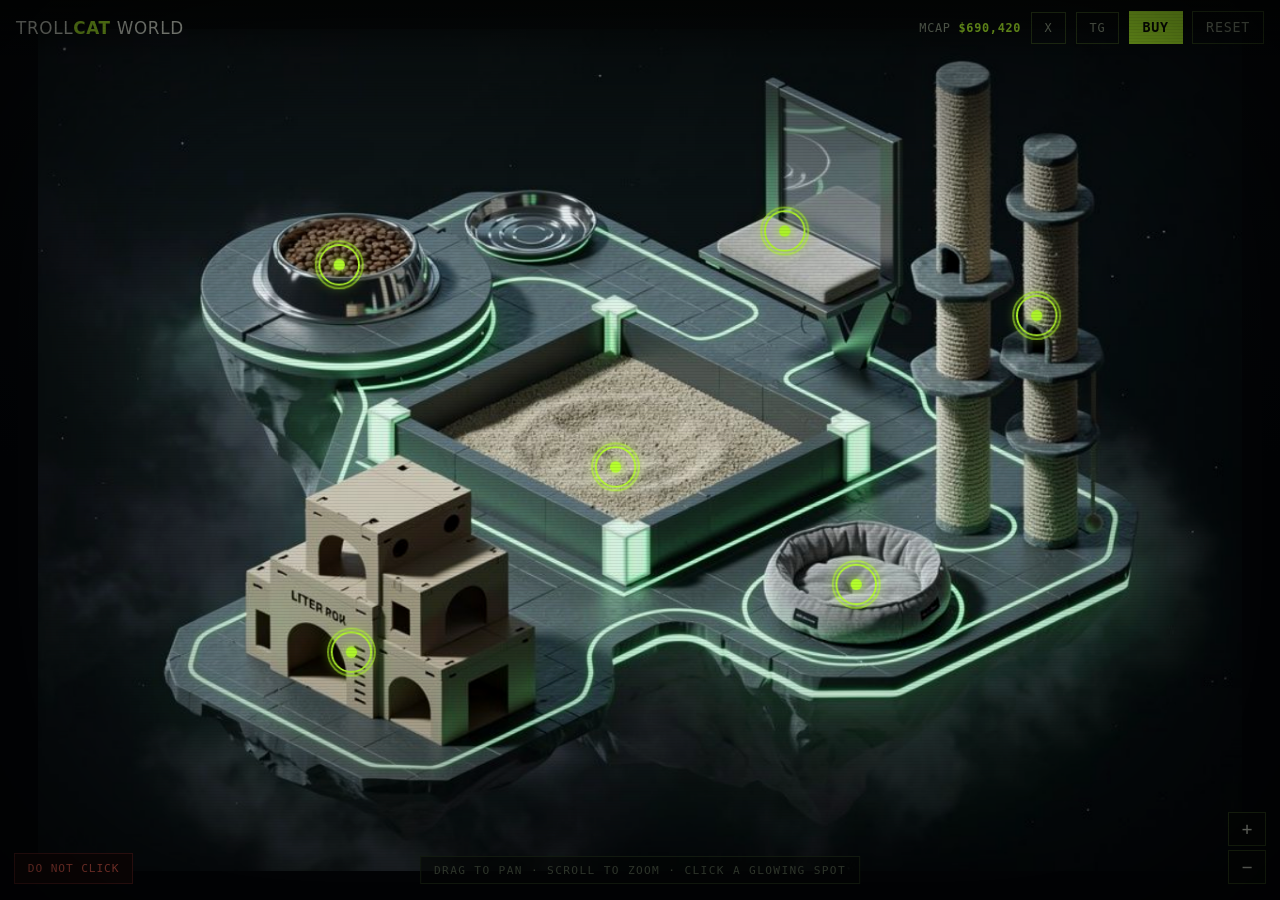
==== index.html @ ba48c7cc "Cache-bust the splash video (?v=2) so the new clip loads Co-Authored-By: Claude Opus 4.8 <noreply@an" ====
<!doctype html>
<html lang="en">
<head>
<meta charset="utf-8">
<meta name="viewport" content="width=device-width, initial-scale=1, viewport-fit=cover">
<title>TROLLCAT WORLD &mdash; u back bro?</title>
<meta name="description" content="Enter TROLLCAT WORLD: a clickable cat-world map on Robinhood Chain &mdash; buy/swap, the shitcoin Litterbox, meme lab &amp; more.">
<link rel="icon" type="image/svg+xml" href="/favicon.svg">
<link rel="apple-touch-icon" href="/favicon.svg">
<meta name="theme-color" content="#0a0d0b">
<meta property="og:title" content="TROLLCAT WORLD &mdash; u back bro?">
<meta property="og:description" content="Enter TROLLCAT WORLD: a clickable cat-world map on Robinhood Chain &mdash; buy/swap, the shitcoin Litterbox, meme lab &amp; more.">
<meta property="og:type" content="website">
<meta property="og:url" content="https://trollcatss.github.io/Cat/">
<meta property="og:image" content="https://trollcatss.github.io/Cat/assets/og.jpg">
<meta property="og:image:width" content="1536">
<meta property="og:image:height" content="864">
<meta name="twitter:card" content="summary_large_image">
<meta name="twitter:image" content="https://trollcatss.github.io/Cat/assets/og.jpg">
</head>
<body>

<style>
:root{
  --void:#05070a;--panel:#0b110d;--panel2:#0e150f;
  --bone:#eaf0e2;--fog:#93a089;--faint:#586552;
  --tox:#b6ff2e;--tox2:#82c11c;--tear:#bfeaff;--edge:#22301b;--edge2:#33481f;
  --up:#59e08a;--down:#ff5a4d;
  --mono:ui-monospace,"SF Mono","Cascadia Code","JetBrains Mono",Menlo,Consolas,monospace;
  --disp:"Archivo Black","Arial Black",Impact,system-ui,sans-serif;
}
*{box-sizing:border-box;margin:0;padding:0}
html,body{height:100%;overflow:hidden;background:radial-gradient(120% 90% at 50% 0%, #0a0f12, #04060a 70%);color:var(--bone);font-family:var(--mono)}
button{font-family:var(--mono);cursor:pointer;color:inherit;background:none;border:none}
a{color:inherit;text-decoration:none}
::selection{background:var(--tox);color:#0a0a0a}
:focus-visible{outline:2px solid var(--tox);outline-offset:2px}
.scan{position:fixed;inset:0;z-index:900;pointer-events:none;background:repeating-linear-gradient(to bottom,rgba(0,0,0,0) 0 2px,rgba(0,0,0,.13) 2px 3px);mix-blend-mode:multiply;opacity:.5}
.vig{position:fixed;inset:0;z-index:899;pointer-events:none;box-shadow:inset 0 0 240px 60px rgba(0,0,0,.8)}

#stage{position:fixed;inset:0;overflow:hidden;cursor:grab;touch-action:none}
#stage.drag{cursor:grabbing}
#cam{position:absolute;top:0;left:0;transform-origin:0 0;will-change:transform}
#island{position:relative;width:1280px;height:896px;animation:float 7s ease-in-out infinite}
#island img{width:1280px;height:896px;display:block;filter:contrast(1.04) saturate(1.05)}
@keyframes float{50%{transform:translateY(-10px)}}

.hot{position:absolute;transform:translate(-50%,-50%);z-index:5;width:44px;height:44px}
.hot .ring{position:absolute;inset:0;border-radius:50%;border:2px solid var(--tox);box-shadow:0 0 14px rgba(182,255,46,.5)}
.hot .ring::after{content:"";position:absolute;inset:-6px;border-radius:50%;border:2px solid var(--tox);opacity:.6;animation:ping 2s ease-out infinite}
@keyframes ping{0%{transform:scale(.7);opacity:.7}100%{transform:scale(1.9);opacity:0}}
.hot .pin{position:absolute;left:50%;top:50%;width:12px;height:12px;border-radius:50%;background:var(--tox);transform:translate(-50%,-50%);box-shadow:0 0 12px var(--tox)}
.hot .lbl{position:absolute;left:50%;bottom:130%;transform:translateX(-50%);white-space:nowrap;background:rgba(8,12,9,.92);border:1px solid var(--tox2);padding:.4rem .6rem;opacity:0;transition:opacity .18s,transform .18s;pointer-events:none;text-align:center}
.hot:hover{z-index:8}
.hot:hover .lbl{opacity:1;transform:translateX(-50%) translateY(-4px)}
.hot:hover .ring{background:rgba(182,255,46,.14)}
.hot .lbl b{display:block;font-family:var(--disp);font-size:.74rem;letter-spacing:.03em;color:var(--tox);text-transform:uppercase}
.hot .lbl i{font-style:normal;font-size:.66rem;color:var(--fog);letter-spacing:.05em}
.hot .lbl::after{content:"";position:absolute;left:50%;top:100%;transform:translateX(-50%);border:6px solid transparent;border-top-color:var(--tox2)}

/* HUD */
.hud{position:fixed;top:0;left:0;right:0;z-index:700;display:flex;align-items:center;justify-content:space-between;gap:1rem;
  padding:.7rem 1rem;background:linear-gradient(180deg,rgba(6,9,7,.82),transparent);pointer-events:none}
.hud>*{pointer-events:auto}
.hud .title{font-family:var(--disp);letter-spacing:.04em;font-size:1.05rem;text-transform:uppercase}
.hud .title b{color:var(--tox)}
.hud .right{display:flex;align-items:center;gap:.6rem;font-size:.74rem}
.hud .mc{font-family:var(--mono);color:var(--fog);letter-spacing:.06em}
.hud .mc b{color:var(--tox);font-variant-numeric:tabular-nums}
.hud .hbtn{padding:.5rem .8rem;border:1px solid var(--edge2);letter-spacing:.06em;text-transform:uppercase;color:var(--fog)}
.hud .hbtn:hover{border-color:var(--tox2);color:var(--bone)}
.hud .hbtn.buy{background:var(--tox);color:#0a0d06;font-weight:700;border-color:var(--tox)}
@media(max-width:620px){.hud .mc,.hud .hbtn.soc{display:none}}

.hint{position:fixed;left:50%;bottom:16px;transform:translateX(-50%);z-index:700;font-size:.7rem;letter-spacing:.12em;
  text-transform:uppercase;color:var(--faint);background:rgba(6,9,7,.6);padding:.4rem .8rem;border:1px solid var(--edge)}

/* zoom controls */
.zoom{position:fixed;right:14px;bottom:16px;z-index:700;display:flex;flex-direction:column;gap:4px}
.zoom button{width:38px;height:34px;border:1px solid var(--edge2);background:rgba(8,12,9,.8);font-size:1.1rem;color:var(--bone)}
.zoom button:hover{border-color:var(--tox2);background:rgba(182,255,46,.1)}

/* PANEL */
.scrim{position:fixed;inset:0;z-index:800;background:rgba(3,5,4,.86);backdrop-filter:blur(3px);opacity:0;pointer-events:none;transition:opacity .3s}
.scrim.open{opacity:1;pointer-events:auto}
.panel{position:fixed;z-index:801;left:50%;top:50%;transform:translate(-50%,-46%) scale(.97);opacity:0;pointer-events:none;
  width:min(560px,94vw);max-height:86vh;overflow:hidden;display:flex;flex-direction:column;
  background:#0b110d;border:1px solid var(--tox2);box-shadow:0 30px 80px -20px #000,0 0 30px -10px rgba(182,255,46,.2);transition:opacity .3s,transform .3s}
.panel.open{opacity:1;pointer-events:auto;transform:translate(-50%,-50%) scale(1)}
.panel .ph{display:flex;align-items:center;justify-content:space-between;gap:1rem;padding:.9rem 1.1rem;border-bottom:1px solid var(--edge2);
  background:linear-gradient(180deg,#16240f,#0e1a0b)}
.panel .ph .pt{font-family:var(--disp);text-transform:uppercase;font-size:.95rem;letter-spacing:.03em}
.panel .ph .pt i{font-style:normal;color:var(--tox)}
.panel .ph .pt small{display:block;font-family:var(--mono);font-weight:400;font-size:.66rem;color:var(--fog);letter-spacing:.08em;margin-top:2px}
.panel .px{width:26px;height:24px;border:1px solid var(--edge2);color:var(--fog);font-size:.9rem}
.panel .px:hover{background:#3a1414;color:#ff6a5a;border-color:#5a2020}
.pbody{padding:1.1rem 1.2rem 1.3rem;overflow:auto;line-height:1.7;font-size:.86rem;color:var(--fog)}
.pbody h4{font-family:var(--mono);color:var(--tox);font-size:.74rem;letter-spacing:.1em;text-transform:uppercase;margin:.2rem 0 .7rem}
.pbody b{color:var(--bone)}
.pbody p{margin:.5rem 0}
.pbody .scr{color:var(--tear);font-style:italic}
.pbody ol{margin:.4rem 0 .4rem 1.1rem}.pbody li{margin:.35rem 0}
.big{display:inline-block;margin-top:.7rem;padding:.65rem 1.1rem;background:var(--tox);color:#0a0d06;font-weight:700;font-size:.8rem;
  letter-spacing:.06em;text-transform:uppercase;clip-path:polygon(0 0,100% 0,100% 72%,94% 100%,0 100%);transition:box-shadow .2s,transform .1s}
.big:hover{box-shadow:0 0 22px rgba(182,255,46,.5);transform:translateY(-1px)}
.big.ghost{background:transparent;color:var(--bone);border:1px solid var(--edge2);clip-path:none}
/* swap */
.swap{border:1px solid var(--edge2);background:#0a0f0a}
.swap .leg{display:flex;align-items:center;justify-content:space-between;gap:.6rem;padding:.8rem .9rem}
.swap .leg+.leg{border-top:1px solid var(--edge)}
.swap .leg input{width:60%;background:none;border:none;color:var(--bone);font-family:var(--disp);font-size:1.3rem;outline:none}
.swap .leg .tok{display:flex;align-items:center;gap:.4rem;font-family:var(--mono);font-size:.8rem;color:var(--bone);border:1px solid var(--edge2);padding:.35rem .6rem}
.swap .leg .tok.us{color:var(--tox);border-color:var(--tox2)}
.swap .arrow{text-align:center;color:var(--tox);font-size:.9rem;margin:-.2rem 0}
.sec{border:1px solid var(--edge2);background:#0a0f0a;margin:.7rem 0}
.sec .sh{display:flex;align-items:center;justify-content:space-between;gap:.6rem;padding:.5rem .7rem;border-bottom:1px solid var(--edge)}
.sec .sh .t{font-family:var(--mono);font-size:.68rem;letter-spacing:.1em;text-transform:uppercase;color:var(--fog)}
.badge{display:inline-flex;align-items:center;gap:.35rem;font-family:var(--mono);font-size:.64rem;letter-spacing:.03em;color:var(--up);border:1px solid #244a2e;background:#0c160f;padding:.22rem .45rem;border-radius:3px}
.badge svg{width:12px;height:14px;flex:none}.badge b{color:var(--bone)}
.sec .rows{display:grid;grid-template-columns:1fr 1fr;gap:1px;background:var(--edge)}
.sec .cell{background:#0a0f0a;padding:.5rem .7rem;display:flex;justify-content:space-between;align-items:center;gap:.5rem}
.sec .cell .k{font-family:var(--mono);font-size:.66rem;color:var(--fog);letter-spacing:.03em}
.sec .cell .v{font-family:var(--mono);font-size:.74rem;font-weight:700}
.sec .cell .v.ok{color:var(--up)}.sec .cell .v.bad{color:var(--down)}
.sec .verdict{padding:.5rem .7rem;font-family:var(--mono);font-size:.7rem;letter-spacing:.08em;text-transform:uppercase;color:var(--up);border-top:1px solid var(--edge)}
.wisdom{border:1px solid var(--edge2);background:#0a0f0a;padding:1rem;min-height:4rem;display:flex;align-items:center;justify-content:center;text-align:center;color:var(--tear);font-style:italic}
.tline b{color:var(--tox)}
.dim{color:var(--faint);font-size:.72rem;line-height:1.6}
.socs{display:flex;gap:.6rem;flex-wrap:wrap;margin-top:.6rem}
.troll-tear{position:fixed;z-index:8000;pointer-events:none;font-size:17px;animation:tfall 1.3s ease-in forwards}
@keyframes tfall{to{opacity:0;transform:translateY(90px)}}
#dnc{position:fixed;left:14px;bottom:16px;z-index:700;padding:.5rem .8rem;border:1px solid #5a2020;background:#160a0a;color:#ff6a5a;font-family:var(--mono);font-size:.7rem;letter-spacing:.08em;text-transform:uppercase;cursor:pointer;animation:dncp 1.4s infinite}
@keyframes dncp{50%{box-shadow:0 0 14px rgba(255,90,77,.45)}}
#umad{position:fixed;inset:0;z-index:8500;display:flex;align-items:center;justify-content:center;pointer-events:none;opacity:0}
#umad.on{animation:umad 1.5s ease-out}
#umad b{font-family:var(--disp);font-size:clamp(3rem,14vw,10rem);color:var(--tox);text-shadow:0 0 40px rgba(182,255,46,.6);transform:skewX(-8deg);text-transform:uppercase}
@keyframes umad{0%{opacity:0;transform:scale(.7)}18%{opacity:1;transform:scale(1.06)}82%{opacity:1}100%{opacity:0}}
body.trollmode #cam{animation:tmode .5s steps(2) infinite}
@keyframes tmode{50%{filter:hue-rotate(50deg) contrast(1.12) saturate(1.3)}}
.heckle2{position:fixed;right:14px;bottom:128px;z-index:700;background:#0b0f0a;border:1px solid var(--tox2);color:var(--tear);font-family:var(--mono);font-style:italic;font-size:.72rem;padding:.4rem .6rem;opacity:0;transition:opacity .3s;pointer-events:none}
.heckle2.on{opacity:1}
#splash{position:fixed;inset:0;z-index:9000;background:#04060a;display:flex;align-items:center;justify-content:center;transition:opacity .7s}
#splash.gone{opacity:0;pointer-events:none}
#splashvid{width:100%;height:100%;object-fit:cover;background:#04060a}
#skip{position:fixed;right:18px;bottom:18px;z-index:9001;font-family:var(--mono);font-size:.74rem;letter-spacing:.1em;text-transform:uppercase;color:var(--fog);background:rgba(8,12,9,.6);border:1px solid var(--edge2);padding:.5rem .85rem;cursor:pointer}
#skip:hover{color:var(--bone);border-color:var(--tox2)}
.rollpoop{position:absolute;width:36px;height:36px;margin:-18px 0 0 -18px;z-index:4;pointer-events:none;filter:drop-shadow(0 3px 3px rgba(0,0,0,.4));animation:roll 3.6s cubic-bezier(.5,0,.9,1) forwards}
.rollpoop svg{width:100%;height:auto;display:block}
@keyframes roll{0%{opacity:0;transform:rotate(0) scale(.55)}12%{opacity:1;transform:translate(6px,6px) rotate(70deg) scale(1)}100%{opacity:0;transform:translate(74px,210px) rotate(820deg) scale(.95)}}
@media(prefers-reduced-motion:reduce){*{animation:none!important}}
</style>

<div class="scan"></div><div class="vig"></div>

<div id="splash"><video id="splashvid" src="assets/splash.mp4?v=2" muted autoplay playsinline preload="auto"></video><button id="skip" type="button">Skip &raquo;</button></div>

<div id="stage">
  <div id="cam">
    <div id="island">
      <img src="[data-uri]" alt="TROLLCAT World map" draggable="false">
      <button class="hot" data-loc="foodbowl" style="left:25%;top:28%"><span class="ring"></span><span class="pin"></span><span class="lbl"><b>The Food Bowl</b><i>buy / swap $TROLLCAT</i></span></button>
      <button class="hot" data-loc="perch" style="left:62%;top:24%"><span class="ring"></span><span class="pin"></span><span class="lbl"><b>The Window Perch</b><i>chart</i></span></button>
      <button class="hot" data-loc="posts" style="left:83%;top:34%"><span class="ring"></span><span class="pin"></span><span class="lbl"><b>Scratching Posts</b><i>meme lab</i></span></button>
      <button class="hot" data-loc="litterbox" style="left:48%;top:52%"><span class="ring"></span><span class="pin"></span><span class="lbl"><b>The Litterbox</b><i>shitcoin rankings</i></span></button>
      <button class="hot" data-loc="bed" style="left:68%;top:66%"><span class="ring"></span><span class="pin"></span><span class="lbl"><b>The Bed</b><i>holders lounge</i></span></button>
      <button class="hot" data-loc="fort" style="left:26%;top:74%"><span class="ring"></span><span class="pin"></span><span class="lbl"><b>The Box Fort</b><i>lore</i></span></button>
    </div>
  </div>
</div>

<div class="hud">
  <div class="title">TROLL<b>CAT</b> WORLD</div>
  <div class="right">
    <span class="mc">MCAP <b id="mcap">$690,420</b></span>
    <a class="hbtn soc" href="#" data-soc="x">X</a>
    <a class="hbtn soc" href="#" data-soc="tg">TG</a>
    <button class="hbtn buy" data-loc="foodbowl">BUY</button>
    <button class="hbtn" id="reset">Reset</button>
  </div>
</div>
<div class="hint">drag to pan &middot; scroll to zoom &middot; click a glowing spot</div>
<div class="zoom"><button id="zin">+</button><button id="zout">&minus;</button></div>

<div class="scrim" id="scrim"></div>
<div class="panel" id="panel">
  <div class="ph"><div class="pt" id="ptitle">TITLE</div><button class="px" id="pclose">&times;</button></div>
  <div class="pbody" id="pbody"></div>
</div>

<div hidden id="tpls">
  <div data-t="foodbowl" data-title="The Food Bowl|feed the cat // buy $TROLLCAT">
    <h4>Swap on Robinhood Chain</h4>
    <div class="swap">
      <div class="leg"><input id="payin" type="text" value="0.1" inputmode="decimal"><span class="tok">ETH</span></div>
      <div class="arrow">&#8595;</div>
      <div class="leg"><input id="getout" type="text" value="0" readonly><span class="tok us">$TROLLCAT</span></div>
    </div>
    <p class="dim">rate is illustrative &middot; Robinhood Chain (ID 4663) &middot; routes through Uniswap</p>
    <div class="sec">
      <div class="sh"><span class="t">Security check &middot; $TROLLCAT</span><span class="badge"><svg viewBox="0 0 24 28"><path d="M12 1 L22 5 V13 C22 20 17 25 12 27 C7 25 2 20 2 13 V5 Z" fill="#0c160f" stroke="#59e08a" stroke-width="1.6"/><path d="M7 14 l3.5 3.5 L17 9" fill="none" stroke="#59e08a" stroke-width="2.2" stroke-linecap="round" stroke-linejoin="round"/></svg>Secured by <b>GoPlus</b></span></div>
      <div class="rows">
        <div class="cell"><span class="k">Buy tax</span><span class="v ok">0%</span></div>
        <div class="cell"><span class="k">Sell tax</span><span class="v ok">0%</span></div>
        <div class="cell"><span class="k">Honeypot</span><span class="v ok">No</span></div>
        <div class="cell"><span class="k">Open source</span><span class="v ok">Yes</span></div>
      </div>
      <div class="verdict">&#10003; Safe to swap</div>
    </div>
    <p class="dim">GoPlus Security simulates buy/sell tax &amp; honeypot <b>before</b> you swap, on Robinhood Chain (ID 4663). These values populate live from GoPlus at launch &mdash; red flags block the swap.</p>
    <button class="big" data-soc="uniswap">Swap on Uniswap</button>
    <p style="margin-top:.9rem"><b>New here?</b> Get Robinhood Wallet (or MetaMask + chain 4663), bridge ETH, then swap. <span class="scr">u back bro?</span></p>
  </div>
  <div data-t="litterbox" data-title="The Litterbox|robinhood chain rankings">
    <h4>The chain's finest, ranked as what they are</h4>
    <p>Every token on Robinhood Chain, ranked by <b>24h volume</b> and rendered as trollturds in the box. Pulled <b>live from the DexScreener API</b> &mdash; real projects, real PFPs, gold crown for #1, flies on the rug-pulls.</p>
    <p class="dim">$TROLLCAT sits on the rim, judging. the freshest drop on the chain.</p>
    <a class="big" href="litterbox.html" target="_blank" rel="noopener">Enter the Litterbox &rarr;</a>
  </div>
  <div data-t="perch" data-title="The Window Perch|watch the birds // chart">
    <h4>Watch the candles like a cat watches birds</h4>
    <div class="wisdom" style="min-height:120px">[ live chart connects on launch ]</div>
    <p class="dim">wire to the DexScreener chart for Robinhood Chain ($TROLLCAT pair).</p>
    <a class="big" href="#" data-soc="chart">Open DexScreener</a>
  </div>
  <div data-t="posts" data-title="Scratching Posts|shred the FUD // meme lab">
    <h4>Troll wisdom generator</h4>
    <div class="wisdom" id="wis">click GENERATE...</div>
    <button class="big" id="genw">Generate</button>
    <p class="dim">certified 100% financially useless.</p>
  </div>
  <div data-t="bed" data-title="The Bed|holders' lounge // community">
    <h4>Curl up with the litter</h4>
    <p>Where the holders nap between pumps. Bring copium, share tears, spread the grin.</p>
    <p class="scr">"u back bro?"</p>
    <div class="socs"><a class="big" href="#" data-soc="x">Follow on X</a><a class="big ghost" href="#" data-soc="tg">Telegram</a></div>
  </div>
  <div data-t="fort" data-title="The Box Fort|if it fits i sits // lore">
    <h4>Where the grin comes from</h4>
    <p class="tline"><b>2008</b> &mdash; Trollface born (Whynne, MS Paint, 4chan). "u mad bro?"</p>
    <p class="tline"><b>2014</b> &mdash; the Crying Cat appears. the face of online despair.</p>
    <p class="tline"><b>2023</b> &mdash; crying cat goes viral on TikTok.</p>
    <p class="tline"><b>2026</b> &mdash; grin meets tears: <b>TROLLCAT</b>. the troll that felt something.</p>
    <p class="dim">original character &amp; art. homage, not a copy.</p>
  </div>
</div>

<script>
(function(){
  var $=function(s,r){return (r||document).querySelector(s);};
  var stage=$('#stage'), cam=$('#cam');
  var MAPW=1280, MAPH=896, vw=innerWidth, vh=innerHeight;
  var st={s:1,x:0,y:0}, MINF=0.7, MAXF=4;

  function fitScale(){ return Math.min(vw/MAPW, vh/MAPH); }
  function apply(anim){ cam.style.transition=anim?'transform .8s cubic-bezier(.34,0,.2,1)':'none';
    cam.style.transform='translate('+st.x+'px,'+st.y+'px) scale('+st.s+')'; }
  function home(anim){ vw=innerWidth; vh=innerHeight; st.s=fitScale()*0.94; st.x=(vw-MAPW*st.s)/2; st.y=(vh-MAPH*st.s)/2; apply(anim); }
  function clampS(s){ var f=fitScale(); return Math.max(f*MINF, Math.min(f*MAXF, s)); }
  function flyTo(fx,fy){ vw=innerWidth; vh=innerHeight; st.s=clampS(fitScale()*1.9);
    st.x=vw/2 - fx*MAPW*st.s; st.y=vh*0.44 - fy*MAPH*st.s; apply(true); }

  // drag pan
  var dragging=false, moved=false, sx, sy, ox, oy;
  stage.addEventListener('pointerdown',function(e){ if(e.target.closest('.hot')) return; dragging=true; moved=false;
    sx=e.clientX; sy=e.clientY; ox=st.x; oy=st.y; stage.classList.add('drag'); stage.setPointerCapture(e.pointerId); });
  stage.addEventListener('pointermove',function(e){ if(!dragging) return; var dx=e.clientX-sx, dy=e.clientY-sy;
    if(Math.abs(dx)+Math.abs(dy)>4) moved=true; st.x=ox+dx; st.y=oy+dy; apply(false); });
  stage.addEventListener('pointerup',function(e){ dragging=false; stage.classList.remove('drag'); });
  stage.addEventListener('pointercancel',function(){ dragging=false; stage.classList.remove('drag'); });

  // wheel zoom around cursor
  stage.addEventListener('wheel',function(e){ e.preventDefault(); var f=e.deltaY<0?1.12:0.89; var ns=clampS(st.s*f);
    var cx=e.clientX, cy=e.clientY; st.x=cx-(cx-st.x)*(ns/st.s); st.y=cy-(cy-st.y)*(ns/st.s); st.s=ns; apply(false); },{passive:false});
  $('#zin').addEventListener('click',function(){ var ns=clampS(st.s*1.25); st.x=vw/2-(vw/2-st.x)*(ns/st.s); st.y=vh/2-(vh/2-st.y)*(ns/st.s); st.s=ns; apply(true); });
  $('#zout').addEventListener('click',function(){ var ns=clampS(st.s*0.8); st.x=vw/2-(vw/2-st.x)*(ns/st.s); st.y=vh/2-(vh/2-st.y)*(ns/st.s); st.s=ns; apply(true); });
  $('#reset').addEventListener('click',function(){ closePanel(); home(true); });
  window.addEventListener('resize',function(){ home(false); });

  // hotspots -> fly + open
  [].forEach.call(document.querySelectorAll('.hot'),function(h){
    h.addEventListener('click',function(e){ e.stopPropagation(); var loc=h.dataset.loc;
      var fx=parseFloat(h.style.left)/100, fy=parseFloat(h.style.top)/100;
      flyTo(fx,fy); setTimeout(function(){ openPanel(loc); }, 640); });
  });

  // panels
  var scrim=$('#scrim'), panel=$('#panel'), ptitle=$('#ptitle'), pbody=$('#pbody');
  function openPanel(id){ var tpl=document.querySelector('#tpls [data-t="'+id+'"]'); if(!tpl) return;
    var parts=(tpl.getAttribute('data-title')||'|').split('|');
    ptitle.innerHTML='<i>'+parts[0]+'</i>'+(parts[1]?'<small>'+parts[1]+'</small>':'');
    pbody.innerHTML=tpl.innerHTML; scrim.classList.add('open'); panel.classList.add('open'); bindPanel(id); }
  function closePanel(){ scrim.classList.remove('open'); panel.classList.remove('open'); }
  $('#pclose').addEventListener('click',function(){ closePanel(); home(true); });
  scrim.addEventListener('click',function(){ closePanel(); home(true); });

  var wisdom=['u back bro?','the chart is red but so are my eyes.','it grins so it doesnt have to explain the tears.',
    'we are the cat that felt something.','hold the line. pet the cat.','every dip is a chance to cry together.',
    'problem? no. i just miss the old internet.','still here. still grinning. still bro.','2008 core.','wen moon? wen healing?'];
  function bindPanel(id){
    if(id==='foodbowl'){ var pin=$('#payin'), out=$('#getout'); var calc=function(){ var v=parseFloat((pin.value||'0').replace(/[^0-9.]/g,''))||0; out.value=Math.round(v*4200000).toLocaleString(); }; pin.addEventListener('input',calc); calc(); }
    if(id==='posts'){ var w=$('#wis'); $('#genw').addEventListener('click',function(){ w.textContent='"'+wisdom[Math.floor(Math.random()*wisdom.length)]+'"'; }); }
  }
  document.addEventListener('click',function(e){ var s=e.target.closest('[data-soc]'); if(s){ e.preventDefault(); flash('link not wired yet // drop in your real URL'); } });
  function flash(m){ var f=document.createElement('div'); f.textContent=m; f.style.cssText='position:fixed;left:50%;bottom:70px;transform:translateX(-50%);z-index:850;background:#0c120c;border:1px solid var(--tox2);color:#bfeaff;padding:.6rem .9rem;font-family:var(--mono);font-size:.78rem'; document.body.appendChild(f); setTimeout(function(){ f.style.transition='opacity .4s'; f.style.opacity='0'; },1400); setTimeout(function(){ f.remove(); },1900); }

  // mcap tick
  var mc=690420, mcEl=$('#mcap'); setInterval(function(){ mc+=(Math.random()-0.42)*500; if(mc<50000)mc=50000; mcEl.textContent='$'+Math.floor(mc).toLocaleString(); },1500);

  home(false);
})();
</script>
<script>
(function(){
  var RM=matchMedia('(prefers-reduced-motion: reduce)').matches;
  function tear(x,y){ var t=document.createElement('div'); t.className='troll-tear'; t.textContent='\\uD83D\\uDCA7'; t.style.left=(x-6)+'px'; t.style.top=(y-6)+'px'; document.body.appendChild(t); setTimeout(function(){t.remove();},1300); }
  var lastT=0;
  if(!RM) document.addEventListener('mousemove',function(e){ var n=Date.now(); if(n-lastT<130) return; lastT=n; if(Math.random()>0.72) tear(e.clientX,e.clientY); });
  function burst(n){ for(var i=0;i<n;i++){ (function(d){ setTimeout(function(){ tear(Math.random()*innerWidth,-10); },d); })(i*35); } }
  var um=document.createElement('div'); um.id='umad'; um.innerHTML='<b>U MAD?</b>'; document.body.appendChild(um);
  function umad(t){ um.firstChild.textContent=t; um.classList.remove('on'); void um.offsetWidth; um.classList.add('on'); }
  var dnc=document.createElement('button'); dnc.id='dnc'; dnc.type='button'; dnc.textContent='DO NOT CLICK'; document.body.appendChild(dnc);
  var k=0; dnc.addEventListener('click',function(){ k++; umad(k%3===0?'GOT EM':(k%2?'PROBLEM?':'U MAD?')); burst(22); });
  var hk=document.createElement('div'); hk.className='heckle2'; document.body.appendChild(hk);
  var lines=['u back bro?','problem?','wen moon','still crying','ranked em all','u mad?','2008 core','pet the cat','trust me bro'];
  setInterval(function(){ if(document.querySelector('.panel.open')) return; hk.textContent=lines[Math.floor(Math.random()*lines.length)]; hk.classList.add('on'); setTimeout(function(){ hk.classList.remove('on'); },2600); }, 9000);
  var seq=[38,38,40,40,37,39,37,39,66,65], p=0;
  document.addEventListener('keydown',function(e){ if(e.keyCode===seq[p]){ if(++p===seq.length){ p=0; document.body.classList.toggle('trollmode'); umad('TROLL MODE'); burst(50); } } else { p=(e.keyCode===38)?1:0; } });
})();
</script>
<script>
(function(){
  var island=document.getElementById('island'); if(!island) return;
  var POOP='<svg viewBox="0 0 64 60" xmlns="http://www.w3.org/2000/svg"><ellipse cx="32" cy="56" rx="20" ry="3.5" fill="#00000040"/><path d="M32 8 C40 8 45 14 44 20 C52 20 58 26 56 33 C60 36 62 42 58 47 C60 52 55 58 46 58 L18 58 C9 58 4 52 6 47 C2 42 4 36 8 33 C6 26 12 20 20 20 C19 14 24 8 32 8 Z" fill="#6b4a2a" stroke="#3f2a16" stroke-width="2"/><ellipse cx="25" cy="34" rx="6" ry="6.5" fill="#f4efe6"/><ellipse cx="40" cy="34" rx="6" ry="6.5" fill="#f4efe6"/><circle cx="26" cy="35" r="2.4" fill="#141210"/><circle cx="39" cy="35" r="2.4" fill="#141210"/><path d="M22 44 Q32 52 43 44" fill="none" stroke="#141210" stroke-width="2" stroke-linecap="round"/></svg>';
  function drop(){ if(document.hidden) return; var p=document.createElement('div'); p.className='rollpoop'; p.style.left='47%'; p.style.top='49%'; p.innerHTML=POOP; island.appendChild(p); setTimeout(function(){ p.remove(); }, 3800); }
  setTimeout(drop, 1400); setInterval(drop, 2800);
})();
</script>
<script>
(function(){
  var sp=document.getElementById('splash'), v=document.getElementById('splashvid'), done=false;
  function end(){ if(done)return; done=true; if(v){try{v.pause();}catch(e){}} sp.classList.add('gone'); setTimeout(function(){ sp.style.display='none'; },700); }
  var sk=document.getElementById('skip'); if(sk) sk.addEventListener('click',end);
  if(!v){ end(); return; }
  v.addEventListener('ended',end);
  v.addEventListener('error',end);
  var pr=v.play(); if(pr&&pr.catch) pr.catch(function(){});
  setTimeout(end,15000);
})();
</script>

</body>
</html>
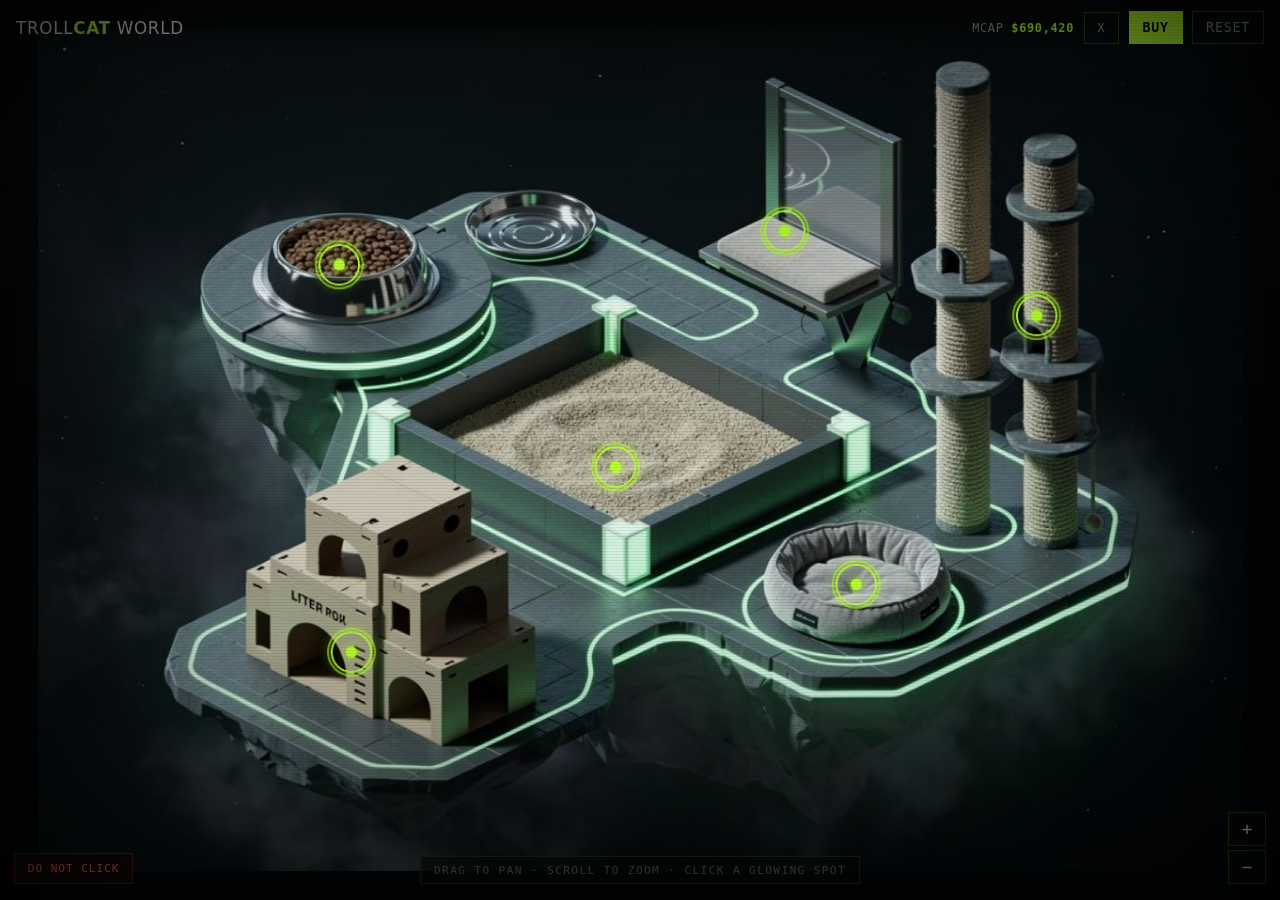
==== commit fc2bd6d8: "Remove Telegram across the whole site (no TG) TROLLCAT has no Telegram. Stripped every TG reference " ====
--- a/index.html
+++ b/index.html
@@ -11,12 +11,12 @@
 <meta property="og:title" content="TROLLCAT WORLD &mdash; u back bro?">
 <meta property="og:description" content="Enter TROLLCAT WORLD: a clickable cat-world map on Robinhood Chain &mdash; buy/swap, the shitcoin Litterbox, meme lab &amp; more.">
 <meta property="og:type" content="website">
-<meta property="og:url" content="https://trollcatss.github.io/Cat/">
-<meta property="og:image" content="https://trollcatss.github.io/Cat/assets/og.jpg">
+<meta property="og:url" content="https://trollcat.life/">
+<meta property="og:image" content="https://trollcat.life/assets/og.jpg">
 <meta property="og:image:width" content="1536">
 <meta property="og:image:height" content="864">
 <meta name="twitter:card" content="summary_large_image">
-<meta name="twitter:image" content="https://trollcatss.github.io/Cat/assets/og.jpg">
+<meta name="twitter:image" content="https://trollcat.life/assets/og.jpg">
 </head>
 <body>
 
@@ -144,6 +144,8 @@
 #splashvid{width:100%;height:100%;object-fit:cover;background:#04060a}
 #skip{position:fixed;right:18px;bottom:18px;z-index:9001;font-family:var(--mono);font-size:.74rem;letter-spacing:.1em;text-transform:uppercase;color:var(--fog);background:rgba(8,12,9,.6);border:1px solid var(--edge2);padding:.5rem .85rem;cursor:pointer}
 #skip:hover{color:var(--bone);border-color:var(--tox2)}
+#sound{position:fixed;left:50%;bottom:64px;transform:translateX(-50%);z-index:9002;font-family:var(--mono);font-weight:700;font-size:.78rem;letter-spacing:.1em;text-transform:uppercase;color:#0a0d06;background:var(--tox);border:none;padding:.6rem 1.1rem;cursor:pointer;animation:sndpulse 1.4s infinite}
+@keyframes sndpulse{50%{box-shadow:0 0 24px rgba(182,255,46,.7);transform:translateX(-50%) scale(1.05)}}
 .rollpoop{position:absolute;width:36px;height:36px;margin:-18px 0 0 -18px;z-index:4;pointer-events:none;filter:drop-shadow(0 3px 3px rgba(0,0,0,.4));animation:roll 3.6s cubic-bezier(.5,0,.9,1) forwards}
 .rollpoop svg{width:100%;height:auto;display:block}
 @keyframes roll{0%{opacity:0;transform:rotate(0) scale(.55)}12%{opacity:1;transform:translate(6px,6px) rotate(70deg) scale(1)}100%{opacity:0;transform:translate(74px,210px) rotate(820deg) scale(.95)}}
@@ -152,7 +154,7 @@
 
 <div class="scan"></div><div class="vig"></div>
 
-<div id="splash"><video id="splashvid" src="assets/splash.mp4?v=2" muted autoplay playsinline preload="auto"></video><button id="skip" type="button">Skip &raquo;</button></div>
+<div id="splash"><video id="splashvid" src="assets/splash.mp4?v=2" muted autoplay playsinline preload="auto"></video><button id="sound" type="button">&#128266; Tap for sound</button><button id="skip" type="button">Skip &raquo;</button></div>
 
 <div id="stage">
   <div id="cam">
@@ -173,7 +175,6 @@
   <div class="right">
     <span class="mc">MCAP <b id="mcap">$690,420</b></span>
     <a class="hbtn soc" href="#" data-soc="x">X</a>
-    <a class="hbtn soc" href="#" data-soc="tg">TG</a>
     <button class="hbtn buy" data-loc="foodbowl">BUY</button>
     <button class="hbtn" id="reset">Reset</button>
   </div>
@@ -232,7 +233,7 @@
     <h4>Curl up with the litter</h4>
     <p>Where the holders nap between pumps. Bring copium, share tears, spread the grin.</p>
     <p class="scr">"u back bro?"</p>
-    <div class="socs"><a class="big" href="#" data-soc="x">Follow on X</a><a class="big ghost" href="#" data-soc="tg">Telegram</a></div>
+    <div class="socs"><a class="big" href="#" data-soc="x">Follow on X</a></div>
   </div>
   <div data-t="fort" data-title="The Box Fort|if it fits i sits // lore">
     <h4>Where the grin comes from</h4>
@@ -337,14 +338,19 @@
 </script>
 <script>
 (function(){
-  var sp=document.getElementById('splash'), v=document.getElementById('splashvid'), done=false;
-  function end(){ if(done)return; done=true; if(v){try{v.pause();}catch(e){}} sp.classList.add('gone'); setTimeout(function(){ sp.style.display='none'; },700); }
-  var sk=document.getElementById('skip'); if(sk) sk.addEventListener('click',end);
+  var sp=document.getElementById('splash'), v=document.getElementById('splashvid'), snd=document.getElementById('sound'), done=false, cap;
+  function end(){ if(done)return; done=true; clearTimeout(cap); if(v){try{v.pause();}catch(e){}} sp.classList.add('gone'); setTimeout(function(){ sp.style.display='none'; },700); }
+  function snap(sec){ clearTimeout(cap); cap=setTimeout(end, sec*1000); }
+  var sk=document.getElementById('skip'); if(sk) sk.addEventListener('click', function(e){ e.stopPropagation(); end(); });
+  function sound(){ if(!v||done)return; try{ v.muted=false; v.volume=1; }catch(e){} var p=v.play(); if(p&&p.catch)p.catch(function(){}); if(snd) snd.style.display='none'; }
+  if(snd) snd.addEventListener('click', function(e){ e.stopPropagation(); sound(); });
+  if(sp) sp.addEventListener('click', function(e){ if(e.target.id==='skip') return; sound(); });
   if(!v){ end(); return; }
-  v.addEventListener('ended',end);
-  v.addEventListener('error',end);
+  v.addEventListener('ended', end);
+  v.addEventListener('error', end);
+  v.addEventListener('loadedmetadata', function(){ if(v.duration && isFinite(v.duration)) snap(v.duration+1.5); });
   var pr=v.play(); if(pr&&pr.catch) pr.catch(function(){});
-  setTimeout(end,15000);
+  snap(20);
 })();
 </script>
 
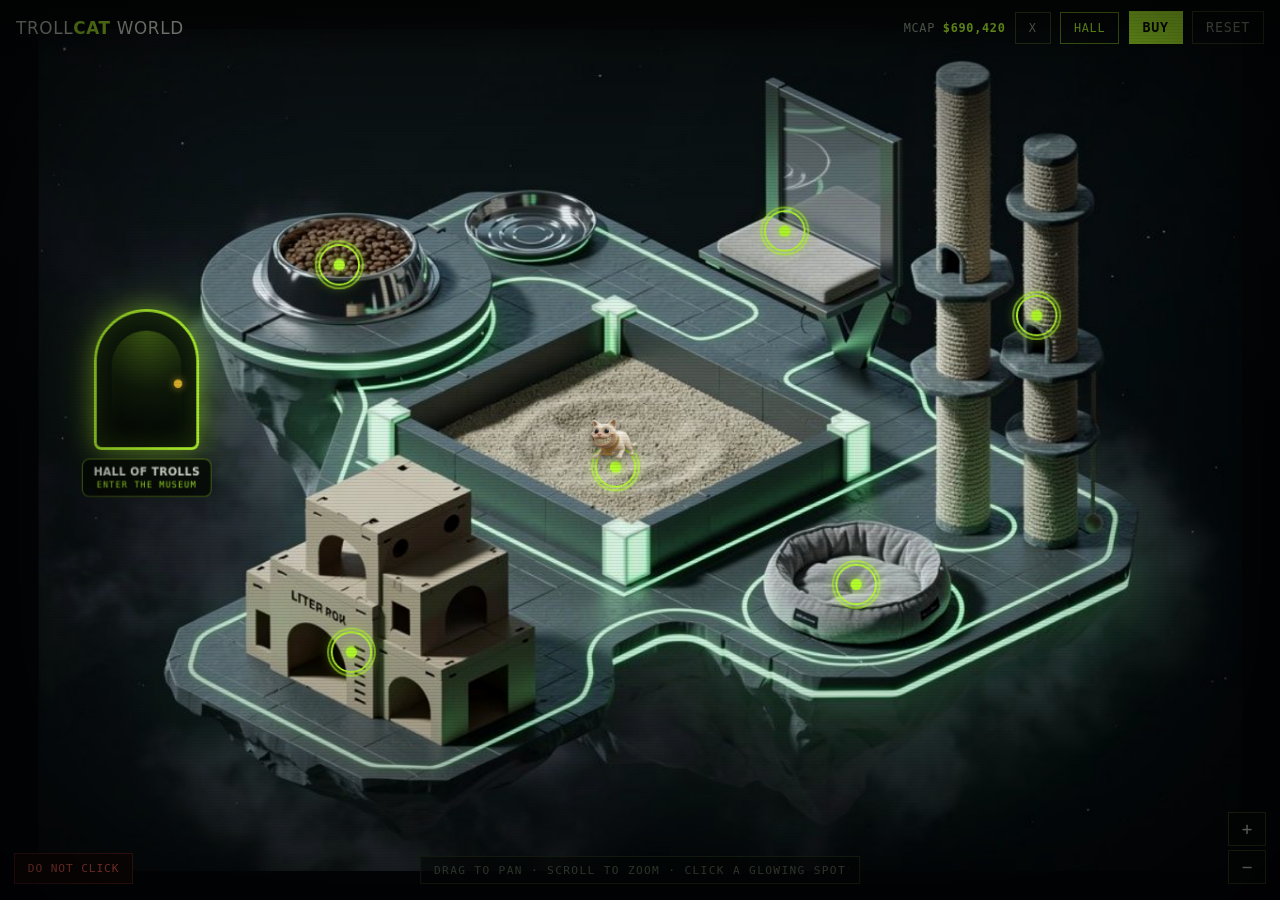
==== commit 090e96f7: "3D Hall walk-through + Hall door on map + real litterbox cat - hall.html: rebuild as a true first-pe" ====
--- a/index.html
+++ b/index.html
@@ -146,15 +146,30 @@
 #skip:hover{color:var(--bone);border-color:var(--tox2)}
 #sound{position:fixed;left:50%;bottom:64px;transform:translateX(-50%);z-index:9002;font-family:var(--mono);font-weight:700;font-size:.78rem;letter-spacing:.1em;text-transform:uppercase;color:#0a0d06;background:var(--tox);border:none;padding:.6rem 1.1rem;cursor:pointer;animation:sndpulse 1.4s infinite}
 @keyframes sndpulse{50%{box-shadow:0 0 24px rgba(182,255,46,.7);transform:translateX(-50%) scale(1.05)}}
-.rollpoop{position:absolute;width:36px;height:36px;margin:-18px 0 0 -18px;z-index:4;pointer-events:none;filter:drop-shadow(0 3px 3px rgba(0,0,0,.4));animation:roll 3.6s cubic-bezier(.5,0,.9,1) forwards}
-.rollpoop svg{width:100%;height:auto;display:block}
-@keyframes roll{0%{opacity:0;transform:rotate(0) scale(.55)}12%{opacity:1;transform:translate(6px,6px) rotate(70deg) scale(1)}100%{opacity:0;transform:translate(74px,210px) rotate(820deg) scale(.95)}}
+.litpet{position:absolute;z-index:5;width:54px;margin:-48px 0 0 -27px;pointer-events:none;transition:left var(--wt,1.6s) linear, top var(--wt,1.6s) linear;will-change:left,top}
+#island .litpet .body{width:100%;height:auto;display:block;transform-origin:50% 100%;filter:drop-shadow(0 4px 4px rgba(0,0,0,.45))}
+.turdpile{position:absolute;width:20px;height:20px;margin:-15px 0 0 -10px;z-index:4;pointer-events:none;filter:drop-shadow(0 2px 2px rgba(0,0,0,.4));animation:plop .5s cubic-bezier(.3,1.5,.5,1) both, tfade 7s linear forwards}
+.turdpile svg{width:100%;height:auto;display:block}
+@keyframes plop{0%{transform:translateY(-9px) scale(.3)}60%{transform:translateY(0) scale(1.12)}100%{transform:translateY(0) scale(1)}}
+@keyframes tfade{0%,72%{opacity:1}100%{opacity:0}}
+.door{position:absolute;z-index:6;display:block;width:112px;margin:-150px 0 0 -56px;cursor:pointer;animation:dbob 6s ease-in-out infinite}
+.door .arch{display:block;position:relative;width:112px;height:150px;border-radius:56px 56px 8px 8px;background:linear-gradient(180deg,#0d1a0e,#050b06);border:3px solid var(--tox);box-shadow:0 0 26px rgba(182,255,46,.5),0 0 60px rgba(182,255,46,.22),inset 0 0 30px rgba(182,255,46,.18);overflow:hidden;transition:transform .25s,box-shadow .25s}
+.door:hover .arch{transform:translateY(-4px) scale(1.04);box-shadow:0 0 34px rgba(182,255,46,.7),0 0 80px rgba(182,255,46,.3),inset 0 0 34px rgba(182,255,46,.28)}
+.door .arch:before{content:"";position:absolute;left:50%;top:14%;width:70%;height:82%;transform:translateX(-50%);border-radius:40px 40px 4px 4px;background:radial-gradient(120% 90% at 50% 0,rgba(182,255,46,.34),rgba(182,255,46,.05) 60%,transparent);animation:dglow 3.2s ease-in-out infinite}
+.door .knob{position:absolute;right:15px;top:50%;width:9px;height:9px;border-radius:50%;background:#f4c430;box-shadow:0 0 8px rgba(244,196,48,.8)}
+.door .dlbl{position:absolute;left:50%;top:100%;transform:translateX(-50%);margin-top:9px;white-space:nowrap;text-align:center;background:rgba(5,10,6,.82);border:1px solid rgba(182,255,46,.45);border-radius:8px;padding:.4rem .7rem;backdrop-filter:blur(6px)}
+.door .dlbl b{display:block;font-family:var(--disp);font-size:.72rem;letter-spacing:.03em;color:var(--bone)}
+.door .dlbl i{display:block;font-style:normal;font-size:.56rem;letter-spacing:.14em;text-transform:uppercase;color:var(--tox);margin-top:2px}
+@keyframes dbob{50%{transform:translateY(-6px)}}
+@keyframes dglow{50%{opacity:.55}}
+.hbtn.hall{border-color:rgba(182,255,46,.55);color:var(--tox)}
+.hbtn.hall:hover{background:rgba(182,255,46,.14)}
 @media(prefers-reduced-motion:reduce){*{animation:none!important}}
 </style>
 
 <div class="scan"></div><div class="vig"></div>
 
-<div id="splash"><video id="splashvid" src="assets/splash.mp4?v=2" muted autoplay playsinline preload="auto"></video><button id="sound" type="button">&#128266; Tap for sound</button><button id="skip" type="button">Skip &raquo;</button></div>
+<div id="splash"><video id="splashvid" src="assets/splash.mp4?v=2" muted autoplay playsinline preload="auto"></video><button id="sound" type="button"><svg viewBox="0 0 24 24" width="15" height="15" fill="none" stroke="currentColor" stroke-width="2" stroke-linecap="round" stroke-linejoin="round" style="vertical-align:-2px"><path d="M11 5 6 9H2v6h4l5 4V5z"/><path d="M15.5 8.5a5 5 0 0 1 0 7"/></svg> Tap for sound</button><button id="skip" type="button">Skip &raquo;</button></div>
 
 <div id="stage">
   <div id="cam">
@@ -166,6 +181,7 @@
       <button class="hot" data-loc="litterbox" style="left:48%;top:52%"><span class="ring"></span><span class="pin"></span><span class="lbl"><b>The Litterbox</b><i>shitcoin rankings</i></span></button>
       <button class="hot" data-loc="bed" style="left:68%;top:66%"><span class="ring"></span><span class="pin"></span><span class="lbl"><b>The Bed</b><i>holders lounge</i></span></button>
       <button class="hot" data-loc="fort" style="left:26%;top:74%"><span class="ring"></span><span class="pin"></span><span class="lbl"><b>The Box Fort</b><i>lore</i></span></button>
+      <a class="door" href="hall.html" target="_blank" rel="noopener" style="left:9%;top:50%" aria-label="Enter the Hall of Trolls"><span class="arch"><span class="knob"></span></span><span class="dlbl"><b>HALL OF TROLLS</b><i>enter the museum</i></span></a>
     </div>
   </div>
 </div>
@@ -175,6 +191,7 @@
   <div class="right">
     <span class="mc">MCAP <b id="mcap">$690,420</b></span>
     <a class="hbtn soc" href="#" data-soc="x">X</a>
+    <a class="hbtn hall" href="hall.html" target="_blank" rel="noopener">HALL</a>
     <button class="hbtn buy" data-loc="foodbowl">BUY</button>
     <button class="hbtn" id="reset">Reset</button>
   </div>
@@ -228,6 +245,7 @@
     <div class="wisdom" id="wis">click GENERATE...</div>
     <button class="big" id="genw">Generate</button>
     <p class="dim">certified 100% financially useless.</p>
+    <a class="big" href="hall.html" target="_blank" rel="noopener">Enter the Hall of Trolls &rarr;</a>
   </div>
   <div data-t="bed" data-title="The Bed|holders' lounge // community">
     <h4>Curl up with the litter</h4>
@@ -262,7 +280,7 @@
 
   // drag pan
   var dragging=false, moved=false, sx, sy, ox, oy;
-  stage.addEventListener('pointerdown',function(e){ if(e.target.closest('.hot')) return; dragging=true; moved=false;
+  stage.addEventListener('pointerdown',function(e){ if(e.target.closest('.hot')||e.target.closest('.door')) return; dragging=true; moved=false;
     sx=e.clientX; sy=e.clientY; ox=st.x; oy=st.y; stage.classList.add('drag'); stage.setPointerCapture(e.pointerId); });
   stage.addEventListener('pointermove',function(e){ if(!dragging) return; var dx=e.clientX-sx, dy=e.clientY-sy;
     if(Math.abs(dx)+Math.abs(dy)>4) moved=true; st.x=ox+dx; st.y=oy+dy; apply(false); });
@@ -301,7 +319,7 @@
     if(id==='foodbowl'){ var pin=$('#payin'), out=$('#getout'); var calc=function(){ var v=parseFloat((pin.value||'0').replace(/[^0-9.]/g,''))||0; out.value=Math.round(v*4200000).toLocaleString(); }; pin.addEventListener('input',calc); calc(); }
     if(id==='posts'){ var w=$('#wis'); $('#genw').addEventListener('click',function(){ w.textContent='"'+wisdom[Math.floor(Math.random()*wisdom.length)]+'"'; }); }
   }
-  document.addEventListener('click',function(e){ var s=e.target.closest('[data-soc]'); if(s){ e.preventDefault(); flash('link not wired yet // drop in your real URL'); } });
+  document.addEventListener('click',function(e){ var s=e.target.closest('[data-soc]'); if(s){ e.preventDefault(); flash('socials drop at launch - soon, ser. the cat is warming up.'); } });
   function flash(m){ var f=document.createElement('div'); f.textContent=m; f.style.cssText='position:fixed;left:50%;bottom:70px;transform:translateX(-50%);z-index:850;background:#0c120c;border:1px solid var(--tox2);color:#bfeaff;padding:.6rem .9rem;font-family:var(--mono);font-size:.78rem'; document.body.appendChild(f); setTimeout(function(){ f.style.transition='opacity .4s'; f.style.opacity='0'; },1400); setTimeout(function(){ f.remove(); },1900); }
 
   // mcap tick
@@ -313,7 +331,7 @@
 <script>
 (function(){
   var RM=matchMedia('(prefers-reduced-motion: reduce)').matches;
-  function tear(x,y){ var t=document.createElement('div'); t.className='troll-tear'; t.textContent='\\uD83D\\uDCA7'; t.style.left=(x-6)+'px'; t.style.top=(y-6)+'px'; document.body.appendChild(t); setTimeout(function(){t.remove();},1300); }
+  function tear(x,y){ var t=document.createElement('div'); t.className='troll-tear'; t.innerHTML='<svg viewBox="0 0 16 20" width="13" height="16"><path d="M8 1S1 9 1 13a7 7 0 0 0 14 0C15 9 8 1 8 1z" fill="#39ff14" opacity=".85"/></svg>'; t.style.left=(x-6)+'px'; t.style.top=(y-6)+'px'; document.body.appendChild(t); setTimeout(function(){t.remove();},1300); }
   var lastT=0;
   if(!RM) document.addEventListener('mousemove',function(e){ var n=Date.now(); if(n-lastT<130) return; lastT=n; if(Math.random()>0.72) tear(e.clientX,e.clientY); });
   function burst(n){ for(var i=0;i<n;i++){ (function(d){ setTimeout(function(){ tear(Math.random()*innerWidth,-10); },d); })(i*35); } }
@@ -332,8 +350,32 @@
 (function(){
   var island=document.getElementById('island'); if(!island) return;
   var POOP='<svg viewBox="0 0 64 60" xmlns="http://www.w3.org/2000/svg"><ellipse cx="32" cy="56" rx="20" ry="3.5" fill="#00000040"/><path d="M32 8 C40 8 45 14 44 20 C52 20 58 26 56 33 C60 36 62 42 58 47 C60 52 55 58 46 58 L18 58 C9 58 4 52 6 47 C2 42 4 36 8 33 C6 26 12 20 20 20 C19 14 24 8 32 8 Z" fill="#6b4a2a" stroke="#3f2a16" stroke-width="2"/><ellipse cx="25" cy="34" rx="6" ry="6.5" fill="#f4efe6"/><ellipse cx="40" cy="34" rx="6" ry="6.5" fill="#f4efe6"/><circle cx="26" cy="35" r="2.4" fill="#141210"/><circle cx="39" cy="35" r="2.4" fill="#141210"/><path d="M22 44 Q32 52 43 44" fill="none" stroke="#141210" stroke-width="2" stroke-linecap="round"/></svg>';
-  function drop(){ if(document.hidden) return; var p=document.createElement('div'); p.className='rollpoop'; p.style.left='47%'; p.style.top='49%'; p.innerHTML=POOP; island.appendChild(p); setTimeout(function(){ p.remove(); }, 3800); }
-  setTimeout(drop, 1400); setInterval(drop, 2800);
+  // -- a real mini TROLLCAT wanders the litterbox and shits (Venice sprite) --
+  var pet=document.createElement('div'); pet.className='litpet';
+  var body=document.createElement('img'); body.className='body'; body.src='assets/img/tcat_walk.png'; body.alt='';
+  pet.appendChild(body); island.appendChild(pet);
+  var RX=[510,712], RY=[420,498], cx=612, cy=458, facing=1;
+  function pdepth(y){ return 0.80 + (y-RY[0])/(RY[1]-RY[0])*0.26; }
+  function pface(dir,sc){ body.style.transform='scale('+(dir*sc).toFixed(3)+','+sc.toFixed(3)+')'; }
+  function pplace(x,y){ pet.style.left=x+'px'; pet.style.top=y+'px'; }
+  pplace(cx,cy); pface(facing,pdepth(cy));
+  function prnd(a,b){ return a+Math.random()*(b-a); }
+  function pshit(){
+    body.src='assets/img/tcat_squat.png'; pface(facing,pdepth(cy));
+    setTimeout(function(){ if(document.hidden) return; var t=document.createElement('div'); t.className='turdpile';
+      t.style.left=(cx+facing*13)+'px'; t.style.top=(cy-3)+'px'; t.innerHTML=POOP; island.appendChild(t);
+      setTimeout(function(){ t.parentNode&&t.parentNode.removeChild(t); }, 7300); }, 820);
+    setTimeout(function(){ body.src='assets/img/tcat_walk.png'; pface(facing,pdepth(cy)); pstep(); }, 1600);
+  }
+  function pstep(){
+    if(document.hidden){ setTimeout(pstep,1500); return; }
+    var nx=prnd(RX[0],RX[1]), ny=prnd(RY[0],RY[1]), dx=nx-cx, dy=ny-cy, dist=Math.sqrt(dx*dx+dy*dy);
+    facing=(dx>0)?-1:1; var sc=pdepth(ny); pface(facing,sc);
+    var dur=Math.max(0.9, dist/72); pet.style.setProperty('--wt', dur.toFixed(2)+'s');
+    pplace(nx,ny); cx=nx; cy=ny;
+    setTimeout(function(){ if(Math.random()<0.55){ pshit(); } else { setTimeout(pstep, 500+Math.random()*1000); } }, dur*1000+80);
+  }
+  setTimeout(pstep, 1400);
 })();
 </script>
 <script>
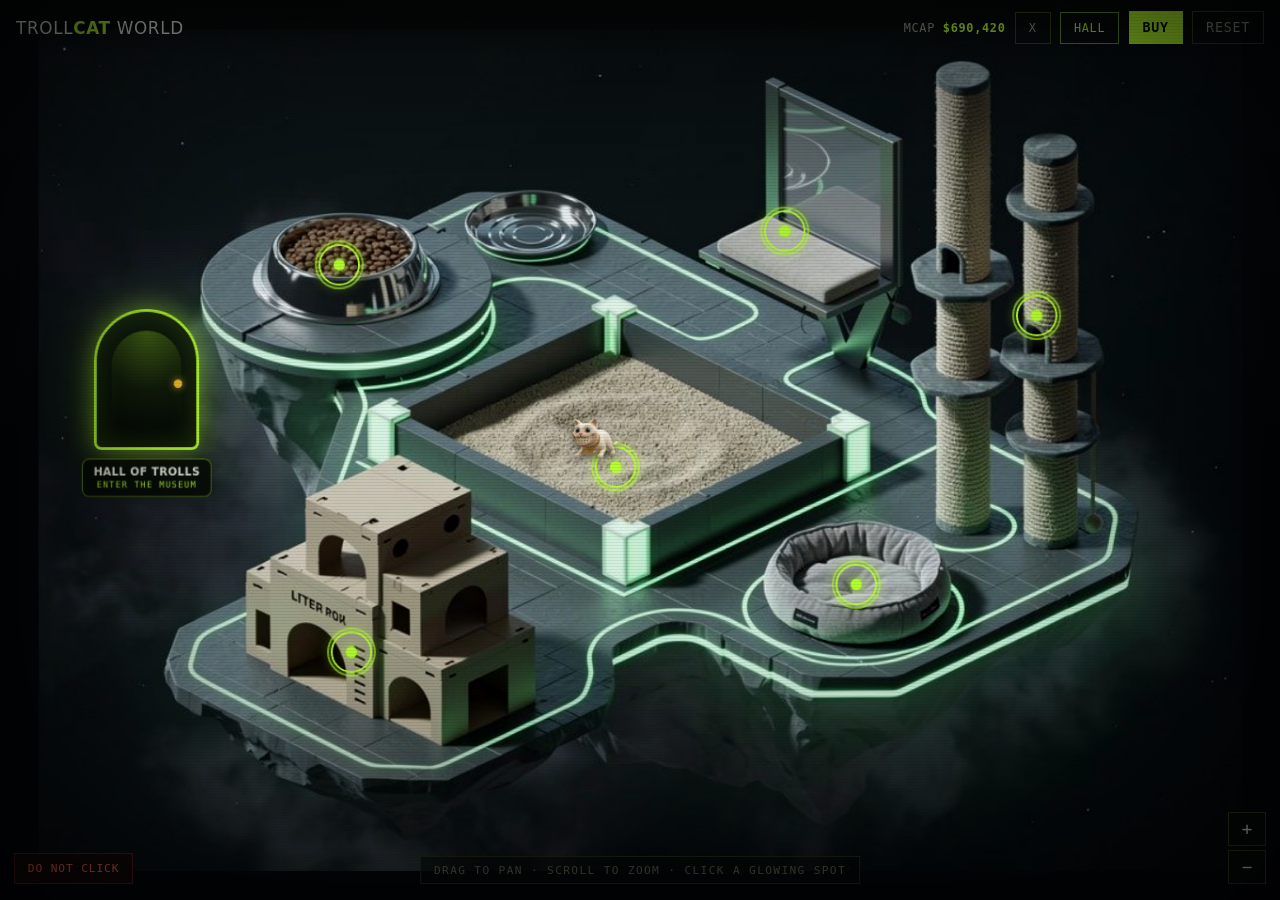
==== commit de70b55b: "Free-roam 3D Hall + fix litterbox cat sliding - hall.html: replace the forward-only rail with a true" ====
--- a/index.html
+++ b/index.html
@@ -147,7 +147,9 @@
 #sound{position:fixed;left:50%;bottom:64px;transform:translateX(-50%);z-index:9002;font-family:var(--mono);font-weight:700;font-size:.78rem;letter-spacing:.1em;text-transform:uppercase;color:#0a0d06;background:var(--tox);border:none;padding:.6rem 1.1rem;cursor:pointer;animation:sndpulse 1.4s infinite}
 @keyframes sndpulse{50%{box-shadow:0 0 24px rgba(182,255,46,.7);transform:translateX(-50%) scale(1.05)}}
 .litpet{position:absolute;z-index:5;width:54px;margin:-48px 0 0 -27px;pointer-events:none;transition:left var(--wt,1.6s) linear, top var(--wt,1.6s) linear;will-change:left,top}
+#island .litpet .flip{display:block;transform-origin:50% 100%;will-change:transform}
 #island .litpet .body{width:100%;height:auto;display:block;transform-origin:50% 100%;filter:drop-shadow(0 4px 4px rgba(0,0,0,.45))}
+@keyframes hopb{0%{transform:translateY(0) scaleY(1)}38%{transform:translateY(-8px) scaleY(1.05)}72%{transform:translateY(0) scaleY(.92)}100%{transform:translateY(0) scaleY(1)}}
 .turdpile{position:absolute;width:20px;height:20px;margin:-15px 0 0 -10px;z-index:4;pointer-events:none;filter:drop-shadow(0 2px 2px rgba(0,0,0,.4));animation:plop .5s cubic-bezier(.3,1.5,.5,1) both, tfade 7s linear forwards}
 .turdpile svg{width:100%;height:auto;display:block}
 @keyframes plop{0%{transform:translateY(-9px) scale(.3)}60%{transform:translateY(0) scale(1.12)}100%{transform:translateY(0) scale(1)}}
@@ -350,32 +352,39 @@
 (function(){
   var island=document.getElementById('island'); if(!island) return;
   var POOP='<svg viewBox="0 0 64 60" xmlns="http://www.w3.org/2000/svg"><ellipse cx="32" cy="56" rx="20" ry="3.5" fill="#00000040"/><path d="M32 8 C40 8 45 14 44 20 C52 20 58 26 56 33 C60 36 62 42 58 47 C60 52 55 58 46 58 L18 58 C9 58 4 52 6 47 C2 42 4 36 8 33 C6 26 12 20 20 20 C19 14 24 8 32 8 Z" fill="#6b4a2a" stroke="#3f2a16" stroke-width="2"/><ellipse cx="25" cy="34" rx="6" ry="6.5" fill="#f4efe6"/><ellipse cx="40" cy="34" rx="6" ry="6.5" fill="#f4efe6"/><circle cx="26" cy="35" r="2.4" fill="#141210"/><circle cx="39" cy="35" r="2.4" fill="#141210"/><path d="M22 44 Q32 52 43 44" fill="none" stroke="#141210" stroke-width="2" stroke-linecap="round"/></svg>';
-  // -- a real mini TROLLCAT wanders the litterbox and shits (Venice sprite) --
+  // -- a real mini TROLLCAT HOPS around the litterbox and shits (Venice sprite) --
   var pet=document.createElement('div'); pet.className='litpet';
+  var flip=document.createElement('div'); flip.className='flip';
   var body=document.createElement('img'); body.className='body'; body.src='assets/img/tcat_walk.png'; body.alt='';
-  pet.appendChild(body); island.appendChild(pet);
-  var RX=[510,712], RY=[420,498], cx=612, cy=458, facing=1;
+  flip.appendChild(body); pet.appendChild(flip); island.appendChild(pet);
+  var RX=[510,712], RY=[420,498], cx=612, cy=458, facing=1, HOP=270, STEPPX=20;
   function pdepth(y){ return 0.80 + (y-RY[0])/(RY[1]-RY[0])*0.26; }
-  function pface(dir,sc){ body.style.transform='scale('+(dir*sc).toFixed(3)+','+sc.toFixed(3)+')'; }
+  function setFlip(dir,sc){ flip.style.transform='scale('+(dir*sc).toFixed(3)+','+sc.toFixed(3)+')'; }
   function pplace(x,y){ pet.style.left=x+'px'; pet.style.top=y+'px'; }
-  pplace(cx,cy); pface(facing,pdepth(cy));
+  function hopOnce(){ body.style.animation='none'; void body.offsetWidth; body.style.animation='hopb '+HOP+'ms ease-out'; }
   function prnd(a,b){ return a+Math.random()*(b-a); }
+  pplace(cx,cy); setFlip(facing,pdepth(cy));
+  function hopTo(nx,ny,done){
+    if(document.hidden){ setTimeout(function(){ hopTo(nx,ny,done); }, 400); return; }
+    var dx=nx-cx, dy=ny-cy, d=Math.sqrt(dx*dx+dy*dy);
+    if(d<7){ body.style.animation='none'; done&&done(); return; }
+    var stp=Math.min(STEPPX,d), tx=cx+dx/d*stp, ty=cy+dy/d*stp;
+    facing=(dx>0)?-1:1; setFlip(facing,pdepth(ty));
+    pet.style.setProperty('--wt',(HOP/1000)+'s'); pplace(tx,ty); cx=tx; cy=ty; hopOnce();
+    setTimeout(function(){ hopTo(nx,ny,done); }, HOP);
+  }
   function pshit(){
-    body.src='assets/img/tcat_squat.png'; pface(facing,pdepth(cy));
+    body.style.animation='none'; body.src='assets/img/tcat_squat.png'; setFlip(facing,pdepth(cy));
     setTimeout(function(){ if(document.hidden) return; var t=document.createElement('div'); t.className='turdpile';
       t.style.left=(cx+facing*13)+'px'; t.style.top=(cy-3)+'px'; t.innerHTML=POOP; island.appendChild(t);
-      setTimeout(function(){ t.parentNode&&t.parentNode.removeChild(t); }, 7300); }, 820);
-    setTimeout(function(){ body.src='assets/img/tcat_walk.png'; pface(facing,pdepth(cy)); pstep(); }, 1600);
+      setTimeout(function(){ t.parentNode&&t.parentNode.removeChild(t); }, 7300); }, 780);
+    setTimeout(function(){ body.src='assets/img/tcat_walk.png'; setFlip(facing,pdepth(cy)); wander(); }, 1550);
   }
-  function pstep(){
-    if(document.hidden){ setTimeout(pstep,1500); return; }
-    var nx=prnd(RX[0],RX[1]), ny=prnd(RY[0],RY[1]), dx=nx-cx, dy=ny-cy, dist=Math.sqrt(dx*dx+dy*dy);
-    facing=(dx>0)?-1:1; var sc=pdepth(ny); pface(facing,sc);
-    var dur=Math.max(0.9, dist/72); pet.style.setProperty('--wt', dur.toFixed(2)+'s');
-    pplace(nx,ny); cx=nx; cy=ny;
-    setTimeout(function(){ if(Math.random()<0.55){ pshit(); } else { setTimeout(pstep, 500+Math.random()*1000); } }, dur*1000+80);
+  function wander(){
+    var nx=prnd(RX[0],RX[1]), ny=prnd(RY[0],RY[1]);
+    hopTo(nx,ny,function(){ if(Math.random()<0.55){ pshit(); } else { setTimeout(wander, 450+Math.random()*900); } });
   }
-  setTimeout(pstep, 1400);
+  setTimeout(wander, 1200);
 })();
 </script>
 <script>
